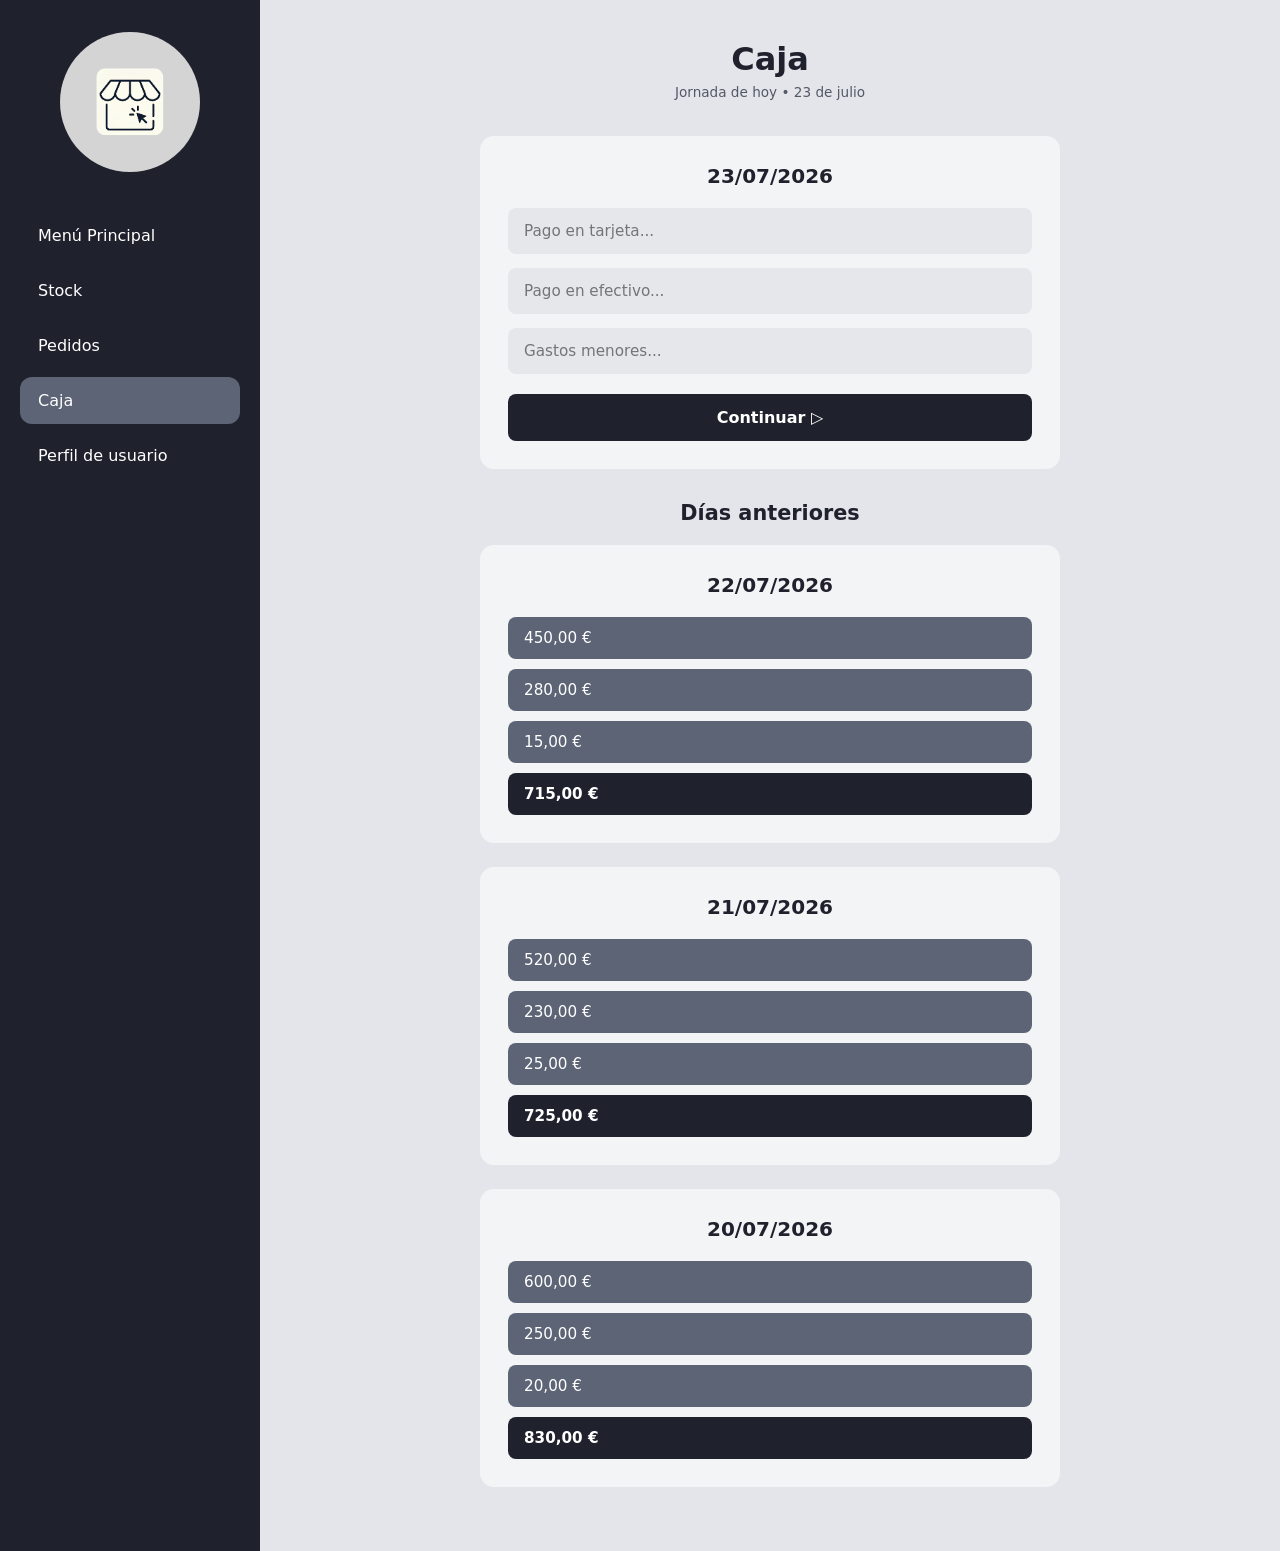
==== src/html/caja.html @ 3c682c1b "feat(html): añado los fichero html" ====
<!DOCTYPE html>
<html lang="es">

<head>
    <meta charset="UTF-8">
    <meta name="viewport" content="width=device-width, initial-scale=1.0">
    <title>Caja - Gestión</title>
    <link rel="stylesheet" href="../css/styles.css">
</head>

<body>

    <aside class="sidebar">
        <img src="../../assets/logo.svg" alt="Logo" class="sidebar-logo">
        <nav class="nav-menu">
            <a href="index.html" class="nav-link">Menú Principal</a>
            <a href="stock.html" class="nav-link">Stock</a>
            <a href="pedidos.html" class="nav-link">Pedidos</a>
            <a href="caja.html" class="nav-link active">Caja</a>
            <a href="perfil.html" class="nav-link">Perfil de usuario</a>
        </nav>
    </aside>

    <main class="main-content">
        <header class="page-header">
            <h1>Caja</h1>
            <p class="date-info" id="fecha-jornada">Jornada de hoy • 23 de julio</p>
        </header>

        <section class="form-card">
            <h2 id="fecha-caja-hoy">23/07/2026</h2>
            <form id="form-caja">
                <input type="number" step="0.01" id="input-tarjeta" class="input-field" placeholder="Pago en tarjeta..."
                    required>
                <input type="number" step="0.01" id="input-efectivo" class="input-field"
                    placeholder="Pago en efectivo..." required>
                <input type="number" step="0.01" id="input-gastos" class="input-field" placeholder="Gastos menores..."
                    required>
                <button type="submit" class="btn-primary">Continuar ▷</button>
            </form>
        </section>

        <h3 class="section-divider-title">Días anteriores</h3>

        <section id="historial-caja">
            <article class="form-card">
                <h2>22/07/2026</h2>
                <ul class="history-list">
                    <li class="history-row">450,00 €</li>
                    <li class="history-row">280,00 €</li>
                    <li class="history-row">15,00 €</li>
                    <li class="history-row total">715,00 €</li>
                </ul>
            </article>

            <article class="form-card">
                <h2>21/07/2026</h2>
                <ul class="history-list">
                    <li class="history-row">520,00 €</li>
                    <li class="history-row">230,00 €</li>
                    <li class="history-row">25,00 €</li>
                    <li class="history-row total">725,00 €</li>
                </ul>
            </article>

            <article class="form-card">
                <h2>20/07/2026</h2>
                <ul class="history-list">
                    <li class="history-row">600,00 €</li>
                    <li class="history-row">250,00 €</li>
                    <li class="history-row">20,00 €</li>
                    <li class="history-row total">830,00 €</li>
                </ul>
            </article>
        </section>
    </main>
</body>
</html>
---- src/css/styles.css ----
/* Reset básico y tipografía */
* {
    box-sizing: border-box;
    margin: 0;
    padding: 0;
    font-family: system-ui, -apple-system, 'Segoe UI', Roboto, Helvetica, Arial, sans-serif;
}

:root {
    font-size: 16px;
    --bg-sidebar: #1f222d;
    --bg-sidebar-active: #5d6475;
    --bg-main: #e3e5ea;
    --bg-card: #f3f4f6;
    --bg-input: #e5e7eb;
    --text-dark: #1f222d;
    --text-muted: #525866;
    --text-light: #ffffff;
    --low-stock-bg: #fca5a5;
    --low-stock-text: #dc2626;
    --status-ok: #22c55e;
    --status-pending: #eab308;
}

body {
    display: flex;
    min-height: 100vh;
    background-color: var(--bg-main);
    color: var(--text-dark);
}

/* --- BARRA LATERAL --- */
.sidebar {
    width: 16.25rem;
    background-color: var(--bg-sidebar);
    color: var(--text-light);
    padding: 2rem 1.25rem;
    display: flex;
    flex-direction: column;
    align-items: center;
    flex-shrink: 0;
}

.sidebar-logo {
    width: 8.75rem;
    height: 8.75rem;
    background-color: #d4d4d4;
    border-radius: 50%;
    margin-bottom: 2.5rem;
    padding: 1.25rem;
    object-fit: contain;
}

.nav-menu {
    width: 100%;
    display: flex;
    flex-direction: column;
    gap: 0.5rem;
}

.nav-link {
    display: flex;
    align-items: center;
    gap: 0.75rem;
    padding: 0.875rem 1.125rem;
    color: var(--text-light);
    text-decoration: none;
    border-radius: 0.75rem;
    font-weight: 500;
    transition: background-color 0.2s;
}

.nav-link:hover {
    background-color: rgba(255, 255, 255, 0.08);
}

.nav-link.active {
    background-color: var(--bg-sidebar-active);
}

/* --- CONTENIDO PRINCIPAL --- */
.main-content {
    flex: 1;
    padding: 2.5rem 3.75rem;
    max-width: 62.5rem;
    margin: 0 auto;
}

.page-header {
    text-align: center;
    margin-bottom: 2.25rem;
}

.subtitle-top {
    font-size: 0.9rem;
    color: var(--text-muted);
    margin-bottom: 0.25rem;
}

.page-header h1 {
    font-size: 2rem;
    font-weight: 700;
    margin-bottom: 0.375rem;
}

.date-info {
    font-size: 0.85rem;
    color: var(--text-muted);
}

/* --- TARJETAS Y SECCIONES --- */
.section-card {
    background-color: var(--bg-card);
    border-radius: 0.875rem;
    padding: 1.5rem;
    margin-bottom: 1.5rem;
}

.section-header {
    display: flex;
    justify-content: space-between;
    align-items: center;
    margin-bottom: 1.125rem;
}

.section-header h2 {
    font-size: 1.35rem;
}

.section-header span {
    font-size: 0.9rem;
    font-weight: 400;
    color: var(--text-muted);
}

.link-action {
    color: var(--text-dark);
    font-size: 0.9rem;
    text-decoration: underline;
    cursor: pointer;
}

/* --- MENÚ PRINCIPAL (KPIs y Pedidos hoy) --- */
.income-summary {
    margin-bottom: 1.5rem;
    line-height: 1.6;
}

.income-amount {
    font-size: 1.15rem;
    font-weight: 700;
}

.kpi-grid {
    display: grid;
    grid-template-columns: repeat(4, 1fr);
    gap: 1rem;
    margin-bottom: 2rem;
}

.kpi-card {
    background-color: var(--bg-card);
    padding: 1.125rem;
    border-radius: 0.75rem;
    display: flex;
    flex-direction: column;
    justify-content: space-between;
    min-height: 6.25rem;
}

.kpi-card h3 {
    font-weight: 700;
    font-size: 0.95rem;
    margin-bottom: 0.75rem;
}

.orders-today-grid {
    display: grid;
    grid-template-columns: repeat(2, 1fr);
    gap: 1rem;
    margin: 0.875rem 0;
}

.order-card {
    background-color: var(--bg-card);
    padding: 1.125rem 1.25rem;
    border-radius: 0.75rem;
    display: grid;
    grid-template-columns: 1fr auto;
    align-items: center;
}

.order-card h3 {
    font-size: 1rem;
    margin-bottom: 0.5rem;
    grid-column: 1;
}

.order-card time {
    font-size: 0.9rem;
    color: var(--text-muted);
    grid-column: 1;
}

.status-delivered,
.status-pending {
    grid-column: 2;
    grid-row: 1 / 3;
    font-weight: 500;
}

.status-delivered {
    color: var(--status-ok);
}

.status-pending {
    color: var(--status-pending);
}

.quick-access-section {
    margin-top: 1.75rem;
}

.alert-card {
    background-color: var(--bg-card);
    padding: 1.125rem 1.25rem;
    border-radius: 0.75rem;
    max-width: 17.5rem;
    margin-top: 0.75rem;
}

.alert-card h3 {
    color: var(--low-stock-text);
    font-size: 1rem;
    margin-bottom: 0.875rem;
}

/* --- LISTAS DE PRODUCTOS (Stock y Pedidos) --- */
.product-list {
    list-style: none;
    display: grid;
    grid-template-columns: repeat(2, 1fr);
    gap: 0.875rem;
}

.product-item {
    background-color: var(--bg-sidebar);
    color: var(--text-light);
    padding: 0.625rem 0.75rem 0.625rem 1.125rem;
    border-radius: 0.5rem;
    display: flex;
    justify-content: space-between;
    align-items: center;
    font-weight: 600;
}

.product-badge {
    background-color: var(--text-light);
    color: var(--text-dark);
    width: 1.875rem;
    height: 1.875rem;
    border-radius: 0.375rem;
    display: flex;
    align-items: center;
    justify-content: center;
    font-weight: 700;
    font-size: 0.95rem;
}

/* Productos en bajo stock */
.product-item.low-stock {
    background-color: var(--low-stock-bg);
    color: var(--low-stock-text);
}

.product-item.low-stock .product-badge {
    color: var(--text-dark);
}

/* --- FORMULARIOS E HISTORIAL (Caja y Perfil) --- */
.form-card {
    background-color: var(--bg-card);
    border-radius: 0.875rem;
    padding: 1.75rem;
    max-width: 36.25rem;
    margin: 0 auto 1.5rem auto;
}

.form-card h2 {
    text-align: center;
    margin-bottom: 1.25rem;
    font-size: 1.25rem;
}

.input-field {
    width: 100%;
    padding: 0.875rem 1rem;
    background-color: var(--bg-input);
    border: none;
    border-radius: 0.5rem;
    margin-bottom: 0.875rem;
    font-size: 0.95rem;
    color: var(--text-dark);
}

.btn-primary {
    width: 100%;
    padding: 0.875rem;
    background-color: var(--bg-sidebar);
    color: var(--text-light);
    border: none;
    border-radius: 0.5rem;
    font-size: 1rem;
    font-weight: 600;
    cursor: pointer;
    margin-top: 0.375rem;
}

.btn-primary:hover {
    opacity: 0.92;
}

.history-list {
    list-style: none;
}

.history-row {
    background-color: var(--bg-sidebar-active);
    color: var(--text-light);
    padding: 0.75rem 1rem;
    border-radius: 0.5rem;
    margin-bottom: 0.625rem;
    font-size: 0.95rem;
}

.history-row.total {
    background-color: var(--bg-sidebar);
    font-weight: 700;
    margin-bottom: 0;
}

.section-divider-title {
    text-align: center;
    margin: 2rem 0 1.25rem 0;
    font-size: 1.3rem;
}
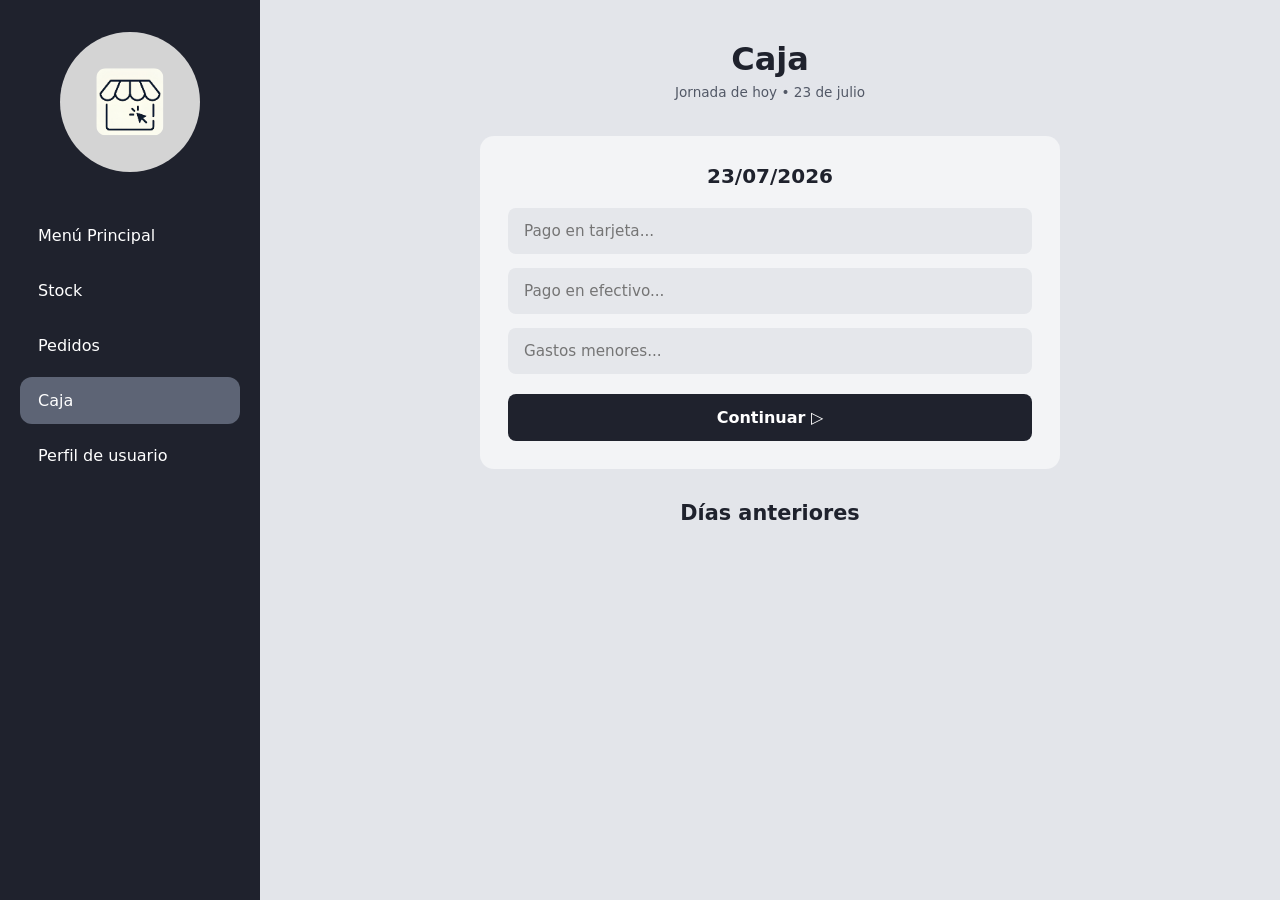
==== commit 72720d0a: "fix(caja): elimino elementos html para añadirlos mediante js" ====
--- a/src/html/caja.html
+++ b/src/html/caja.html
@@ -30,49 +30,18 @@
         <section class="form-card">
             <h2 id="fecha-caja-hoy">23/07/2026</h2>
             <form id="form-caja">
-                <input type="number" step="0.01" id="input-tarjeta" class="input-field" placeholder="Pago en tarjeta..."
+                <input type="number id="input-tarjeta" class="input-field" placeholder="Pago en tarjeta..."
                     required>
-                <input type="number" step="0.01" id="input-efectivo" class="input-field"
+                <input type="number" id="input-efectivo" class="input-field"
                     placeholder="Pago en efectivo..." required>
-                <input type="number" step="0.01" id="input-gastos" class="input-field" placeholder="Gastos menores..."
+                <input type="number" id="input-gastos" class="input-field" placeholder="Gastos menores..."
                     required>
                 <button type="submit" class="btn-primary">Continuar ▷</button>
             </form>
         </section>
-
         <h3 class="section-divider-title">Días anteriores</h3>
-
-        <section id="historial-caja">
-            <article class="form-card">
-                <h2>22/07/2026</h2>
-                <ul class="history-list">
-                    <li class="history-row">450,00 €</li>
-                    <li class="history-row">280,00 €</li>
-                    <li class="history-row">15,00 €</li>
-                    <li class="history-row total">715,00 €</li>
-                </ul>
-            </article>
-
-            <article class="form-card">
-                <h2>21/07/2026</h2>
-                <ul class="history-list">
-                    <li class="history-row">520,00 €</li>
-                    <li class="history-row">230,00 €</li>
-                    <li class="history-row">25,00 €</li>
-                    <li class="history-row total">725,00 €</li>
-                </ul>
-            </article>
-
-            <article class="form-card">
-                <h2>20/07/2026</h2>
-                <ul class="history-list">
-                    <li class="history-row">600,00 €</li>
-                    <li class="history-row">250,00 €</li>
-                    <li class="history-row">20,00 €</li>
-                    <li class="history-row total">830,00 €</li>
-                </ul>
-            </article>
-        </section>
+        <section id="historial-caja"></section>
     </main>
+    <script type="module" src="../js/main.js"></script>
 </body>
 </html>
--- a/src/css/styles.css
+++ b/src/css/styles.css
@@ -182,6 +182,7 @@
 }
 
 .order-card {
+    cursor: pointer;
     background-color: var(--bg-card);
     padding: 1.125rem 1.25rem;
     border-radius: 0.75rem;
@@ -343,4 +344,47 @@
     text-align: center;
     margin: 2rem 0 1.25rem 0;
     font-size: 1.3rem;
+}
+
+.popup-overlay {
+    position: fixed;
+    inset: 0;
+    background-color: rgba(31, 34, 45, 0.65);
+    display: none;
+    align-items: center;
+    justify-content: center;
+    padding: 1.5rem;
+    z-index: 100;
+}
+
+.popup-overlay.activo {
+    display: flex;
+}
+
+.popup-card {
+    background-color: var(--bg-card);
+    border-radius: 0.875rem;
+    padding: 1.75rem;
+    width: 100%;
+    max-width: 32rem;
+    box-shadow: 0 1rem 2.5rem rgba(0, 0, 0, 0.25);
+}
+
+.popup-fecha-hora {
+    font-size: 0.95rem;
+    color: var(--text-muted);
+    margin-bottom: 1.25rem;
+}
+
+.popup-card h3 {
+    font-size: 1rem;
+    margin-bottom: 0.75rem;
+}
+
+.popup-producto {
+    list-style: none;
+    display: grid;
+    grid-template-columns: 1fr;
+    gap: 0.75rem;
+    margin-bottom: 1.5rem;
 }
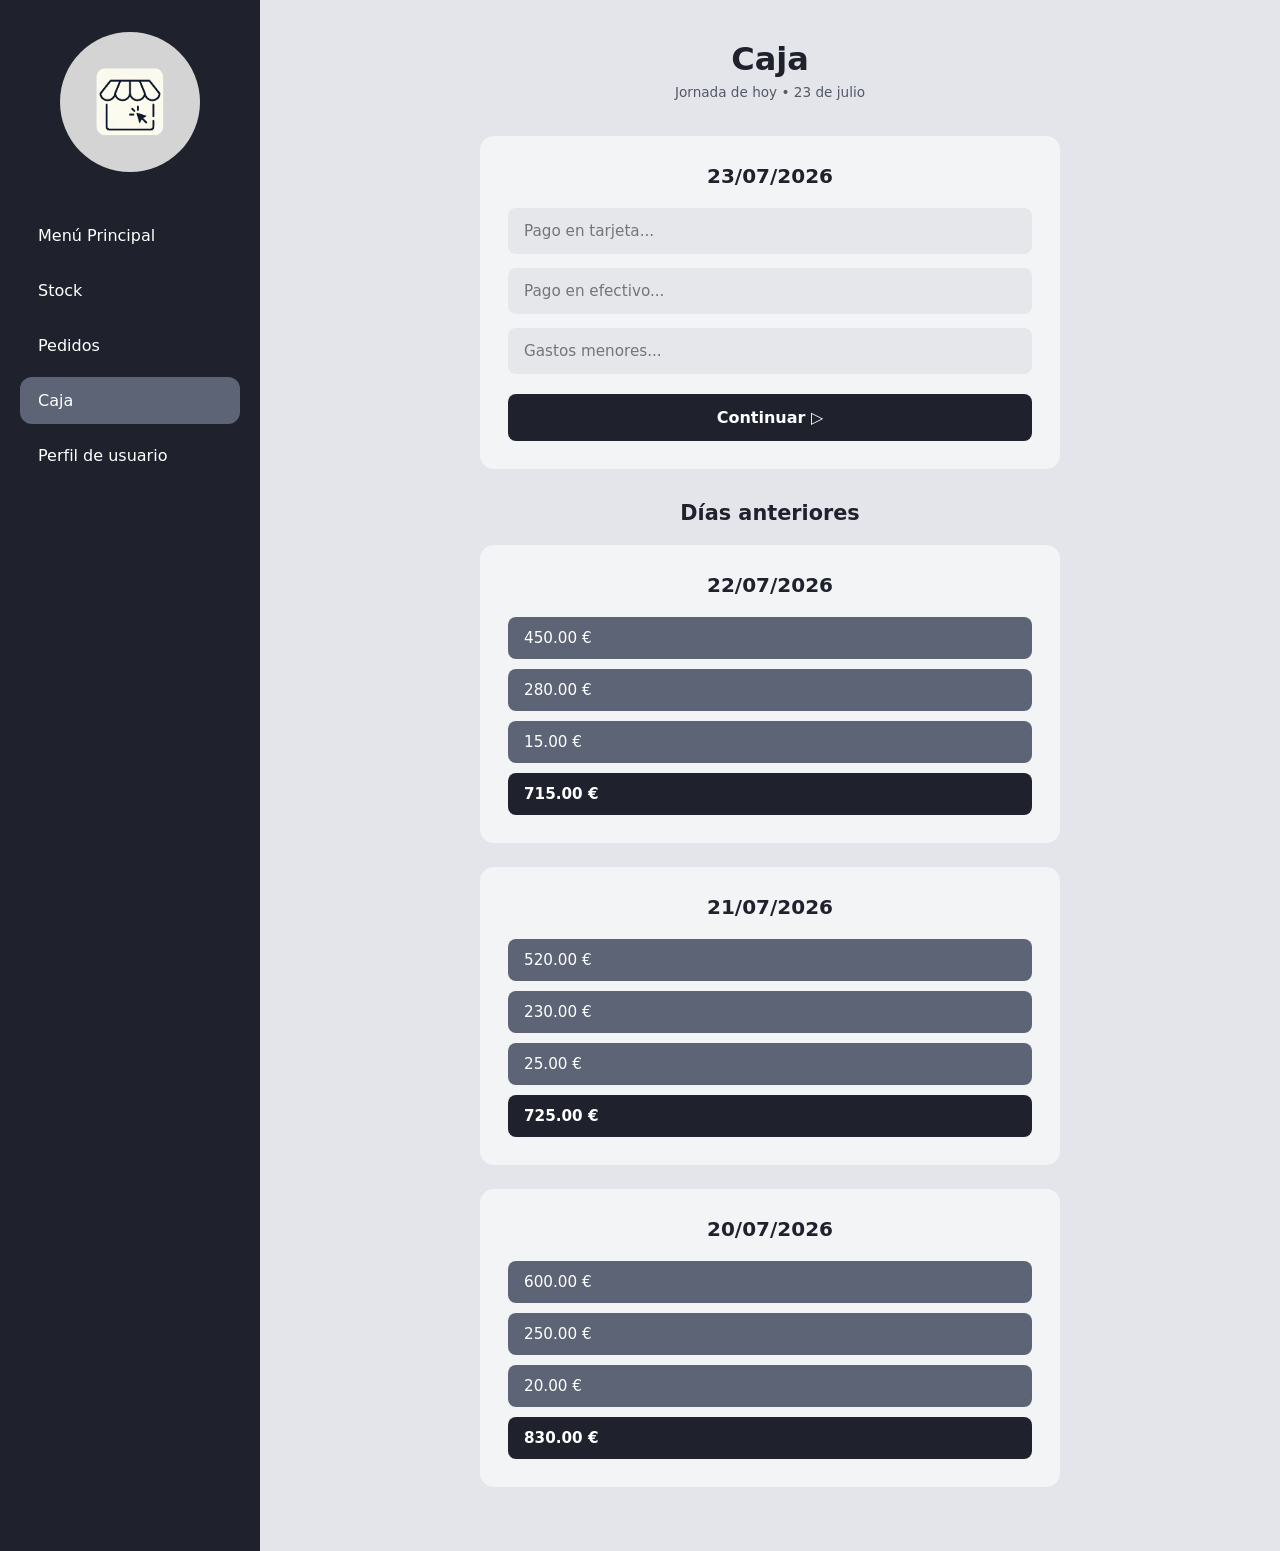
==== commit f5aa2077: "fix(refactorización): he refactorizado para que el html sea el mismo que en diseño (y asi evitar pro" ====
--- a/src/html/caja.html
+++ b/src/html/caja.html
@@ -5,42 +5,42 @@
     <meta charset="UTF-8">
     <meta name="viewport" content="width=device-width, initial-scale=1.0">
     <title>Caja - Gestión</title>
-    <link rel="stylesheet" href="../css/styles.css">
+    <link rel="stylesheet" href="../css/main.css">
 </head>
 
 <body>
 
-    <aside class="sidebar">
-        <img src="../../assets/logo.svg" alt="Logo" class="sidebar-logo">
-        <nav class="nav-menu">
-            <a href="index.html" class="nav-link">Menú Principal</a>
-            <a href="stock.html" class="nav-link">Stock</a>
-            <a href="pedidos.html" class="nav-link">Pedidos</a>
-            <a href="caja.html" class="nav-link active">Caja</a>
-            <a href="perfil.html" class="nav-link">Perfil de usuario</a>
+    <aside class="header-principal">
+        <img src="../../../assets/logo.svg" alt="Logo" class="header-logo">
+        <nav class="menu-nav">
+            <a href="index.html" class="menu-link">Menú Principal</a>
+            <a href="stock.html" class="menu-link">Stock</a>
+            <a href="pedidos.html" class="menu-link">Pedidos</a>
+            <a href="caja.html" class="menu-link activo">Caja</a>
+            <a href="perfil.html" class="menu-link">Perfil de usuario</a>
         </nav>
     </aside>
 
-    <main class="main-content">
-        <header class="page-header">
-            <h1>Caja</h1>
-            <p class="date-info" id="fecha-jornada">Jornada de hoy • 23 de julio</p>
+    <main class="contenedor-principal">
+        <header class="cabecera-pagina">
+            <h1 class="cabecera-titulo">Caja</h1>
+            <p class="cabecera-fecha" id="fecha-jornada">Jornada de hoy • 23 de julio</p>
         </header>
 
         <section class="form-card">
             <h2 id="fecha-caja-hoy">23/07/2026</h2>
             <form id="form-caja">
-                <input type="number id="input-tarjeta" class="input-field" placeholder="Pago en tarjeta..."
+                <input type="number id="input-tarjeta" class="campo-input" placeholder="Pago en tarjeta..."
                     required>
-                <input type="number" id="input-efectivo" class="input-field"
+                <input type="number" id="input-efectivo" class="campo-input"
                     placeholder="Pago en efectivo..." required>
-                <input type="number" id="input-gastos" class="input-field" placeholder="Gastos menores..."
+                <input type="number" id="input-gastos" class="campo-input" placeholder="Gastos menores..."
                     required>
-                <button type="submit" class="btn-primary">Continuar ▷</button>
+                <button type="submit" class="boton-principal">Continuar ▷</button>
             </form>
         </section>
         <h3 class="section-divider-title">Días anteriores</h3>
-        <section id="historial-caja"></section>
+        <section id="caja-historial"></section>
     </main>
     <script type="module" src="../js/main.js"></script>
 </body>
--- a/src/css/main.css
+++ b/src/css/main.css
@@ -0,0 +1,390 @@
+/* Reset básico y tipografía */
+* {
+    box-sizing: border-box;
+    margin: 0;
+    padding: 0;
+    font-family: system-ui, -apple-system, 'Segoe UI', Roboto, Helvetica, Arial, sans-serif;
+}
+
+:root {
+    font-size: 16px;
+    --bg-sidebar: #1f222d;
+    --bg-sidebar-active: #5d6475;
+    --bg-main: #e3e5ea;
+    --bg-card: #f3f4f6;
+    --bg-input: #e5e7eb;
+    --text-dark: #1f222d;
+    --text-muted: #525866;
+    --text-light: #ffffff;
+    --low-stock-bg: #fca5a5;
+    --low-stock-text: #dc2626;
+    --status-ok: #22c55e;
+    --status-pending: #eab308;
+}
+
+body {
+    display: flex;
+    min-height: 100vh;
+    background-color: var(--bg-main);
+    color: var(--text-dark);
+}
+
+/* --- BARRA LATERAL --- */
+.header-principal {
+    width: 16.25rem;
+    background-color: var(--bg-sidebar);
+    color: var(--text-light);
+    padding: 2rem 1.25rem;
+    display: flex;
+    flex-direction: column;
+    align-items: center;
+    flex-shrink: 0;
+}
+
+.header-logo {
+    width: 8.75rem;
+    height: 8.75rem;
+    background-color: #d4d4d4;
+    border-radius: 50%;
+    margin-bottom: 2.5rem;
+    padding: 1.25rem;
+    object-fit: contain;
+}
+
+.menu-nav {
+    width: 100%;
+    display: flex;
+    flex-direction: column;
+    gap: 0.5rem;
+}
+
+.menu-link {
+    display: flex;
+    align-items: center;
+    gap: 0.75rem;
+    padding: 0.875rem 1.125rem;
+    color: var(--text-light);
+    text-decoration: none;
+    border-radius: 0.75rem;
+    font-weight: 500;
+    transition: background-color 0.2s;
+}
+
+.menu-link:hover {
+    background-color: rgba(255, 255, 255, 0.08);
+}
+
+.menu-link.activo {
+    background-color: var(--bg-sidebar-active);
+}
+
+/* --- CONTENIDO PRINCIPAL --- */
+.contenedor-principal {
+    flex: 1;
+    padding: 2.5rem 3.75rem;
+    max-width: 62.5rem;
+    margin: 0 auto;
+}
+
+.cabecera-pagina {
+    text-align: center;
+    margin-bottom: 2.25rem;
+}
+
+.cabecera-subtitulo {
+    font-size: 0.9rem;
+    color: var(--text-muted);
+    margin-bottom: 0.25rem;
+}
+
+.cabecera-titulo {
+    font-size: 2rem;
+    font-weight: 700;
+    margin-bottom: 0.375rem;
+}
+
+.cabecera-fecha {
+    font-size: 0.85rem;
+    color: var(--text-muted);
+}
+
+/* --- TARJETAS Y SECCIONES --- */
+.tarjeta {
+    background-color: var(--bg-card);
+    border-radius: 0.875rem;
+    padding: 1.5rem;
+    margin-bottom: 1.5rem;
+}
+
+.tarjeta-header {
+    display: flex;
+    justify-content: space-between;
+    align-items: center;
+    margin-bottom: 1.125rem;
+}
+
+.tarjeta-titulo {
+    font-size: 1.35rem;
+}
+
+.tarjeta-header span {
+    font-size: 0.9rem;
+    font-weight: 400;
+    color: var(--text-muted);
+}
+
+.enlace-ver-mas {
+    color: var(--text-dark);
+    font-size: 0.9rem;
+    text-decoration: underline;
+    cursor: pointer;
+}
+
+/* --- MENÚ PRINCIPAL (KPIs y Pedidos hoy) --- */
+.income-summary {
+    margin-bottom: 1.5rem;
+    line-height: 1.6;
+}
+
+.ingresos-total {
+    font-size: 1.15rem;
+    font-weight: 700;
+}
+
+.lista-datos {
+    display: grid;
+    grid-template-columns: repeat(4, 1fr);
+    gap: 1rem;
+    margin-bottom: 2rem;
+}
+
+.dato-item {
+    background-color: var(--bg-card);
+    padding: 1.125rem;
+    border-radius: 0.75rem;
+    display: flex;
+    flex-direction: column;
+    justify-content: space-between;
+    min-height: 6.25rem;
+}
+
+.dato-nombre {
+    font-weight: 700;
+    font-size: 0.95rem;
+    margin-bottom: 0.75rem;
+}
+
+.lista-pedidos {
+    display: grid;
+    grid-template-columns: repeat(2, 1fr);
+    gap: 1rem;
+    margin: 0.875rem 0;
+}
+
+.order-card {
+    cursor: pointer;
+    background-color: var(--bg-card);
+    padding: 1.125rem 1.25rem;
+    border-radius: 0.75rem;
+    display: grid;
+    grid-template-columns: 1fr auto;
+    align-items: center;
+}
+
+.order-card h3 {
+    font-size: 1rem;
+    margin-bottom: 0.5rem;
+    grid-column: 1;
+}
+
+.order-card time {
+    font-size: 0.9rem;
+    color: var(--text-muted);
+    grid-column: 1;
+}
+
+.status-delivered,
+.status-pending {
+    grid-column: 2;
+    grid-row: 1 / 3;
+    font-weight: 500;
+}
+
+.status-delivered {
+    color: var(--status-ok);
+}
+
+.status-pending {
+    color: var(--status-pending);
+}
+
+#accesos-rapidos {
+    margin-top: 1.75rem;
+}
+
+.alert-card {
+    background-color: var(--bg-card);
+    padding: 1.125rem 1.25rem;
+    border-radius: 0.75rem;
+    max-width: 17.5rem;
+    margin-top: 0.75rem;
+}
+
+.alert-card h3 {
+    color: var(--low-stock-text);
+    font-size: 1rem;
+    margin-bottom: 0.875rem;
+}
+
+/* --- LISTAS DE PRODUCTOS (Stock y Pedidos) --- */
+.lista-productos {
+    list-style: none;
+    display: grid;
+    grid-template-columns: repeat(2, 1fr);
+    gap: 0.875rem;
+}
+
+.product-item {
+    background-color: var(--bg-sidebar);
+    color: var(--text-light);
+    padding: 0.625rem 0.75rem 0.625rem 1.125rem;
+    border-radius: 0.5rem;
+    display: flex;
+    justify-content: space-between;
+    align-items: center;
+    font-weight: 600;
+}
+
+.product-badge {
+    background-color: var(--text-light);
+    color: var(--text-dark);
+    width: 1.875rem;
+    height: 1.875rem;
+    border-radius: 0.375rem;
+    display: flex;
+    align-items: center;
+    justify-content: center;
+    font-weight: 700;
+    font-size: 0.95rem;
+}
+
+/* Productos en bajo stock */
+.product-item.low-stock {
+    background-color: var(--low-stock-bg);
+    color: var(--low-stock-text);
+}
+
+.product-item.low-stock .product-badge {
+    color: var(--text-dark);
+}
+
+/* --- FORMULARIOS E HISTORIAL (Caja y Perfil) --- */
+.form-card {
+    background-color: var(--bg-card);
+    border-radius: 0.875rem;
+    padding: 1.75rem;
+    max-width: 36.25rem;
+    margin: 0 auto 1.5rem auto;
+}
+
+.form-card h2 {
+    text-align: center;
+    margin-bottom: 1.25rem;
+    font-size: 1.25rem;
+}
+
+.campo-input {
+    width: 100%;
+    padding: 0.875rem 1rem;
+    background-color: var(--bg-input);
+    border: none;
+    border-radius: 0.5rem;
+    margin-bottom: 0.875rem;
+    font-size: 0.95rem;
+    color: var(--text-dark);
+}
+
+.boton-principal {
+    width: 100%;
+    padding: 0.875rem;
+    background-color: var(--bg-sidebar);
+    color: var(--text-light);
+    border: none;
+    border-radius: 0.5rem;
+    font-size: 1rem;
+    font-weight: 600;
+    cursor: pointer;
+    margin-top: 0.375rem;
+}
+
+.boton-principal:hover {
+    opacity: 0.92;
+}
+
+.history-list {
+    list-style: none;
+}
+
+.history-row {
+    background-color: var(--bg-sidebar-active);
+    color: var(--text-light);
+    padding: 0.75rem 1rem;
+    border-radius: 0.5rem;
+    margin-bottom: 0.625rem;
+    font-size: 0.95rem;
+}
+
+.history-row.total {
+    background-color: var(--bg-sidebar);
+    font-weight: 700;
+    margin-bottom: 0;
+}
+
+.section-divider-title {
+    text-align: center;
+    margin: 2rem 0 1.25rem 0;
+    font-size: 1.3rem;
+}
+
+.popup-overlay {
+    position: fixed;
+    inset: 0;
+    background-color: rgba(31, 34, 45, 0.65);
+    display: none;
+    align-items: center;
+    justify-content: center;
+    padding: 1.5rem;
+    z-index: 100;
+}
+
+.popup-overlay.activo {
+    display: flex;
+}
+
+.popup-card {
+    background-color: var(--bg-card);
+    border-radius: 0.875rem;
+    padding: 1.75rem;
+    width: 100%;
+    max-width: 32rem;
+    box-shadow: 0 1rem 2.5rem rgba(0, 0, 0, 0.25);
+}
+
+.popup-fecha-hora {
+    font-size: 0.95rem;
+    color: var(--text-muted);
+    margin-bottom: 1.25rem;
+}
+
+.popup-card h3 {
+    font-size: 1rem;
+    margin-bottom: 0.75rem;
+}
+
+.popup-producto {
+    list-style: none;
+    display: grid;
+    grid-template-columns: 1fr;
+    gap: 0.75rem;
+    margin-bottom: 1.5rem;
+}
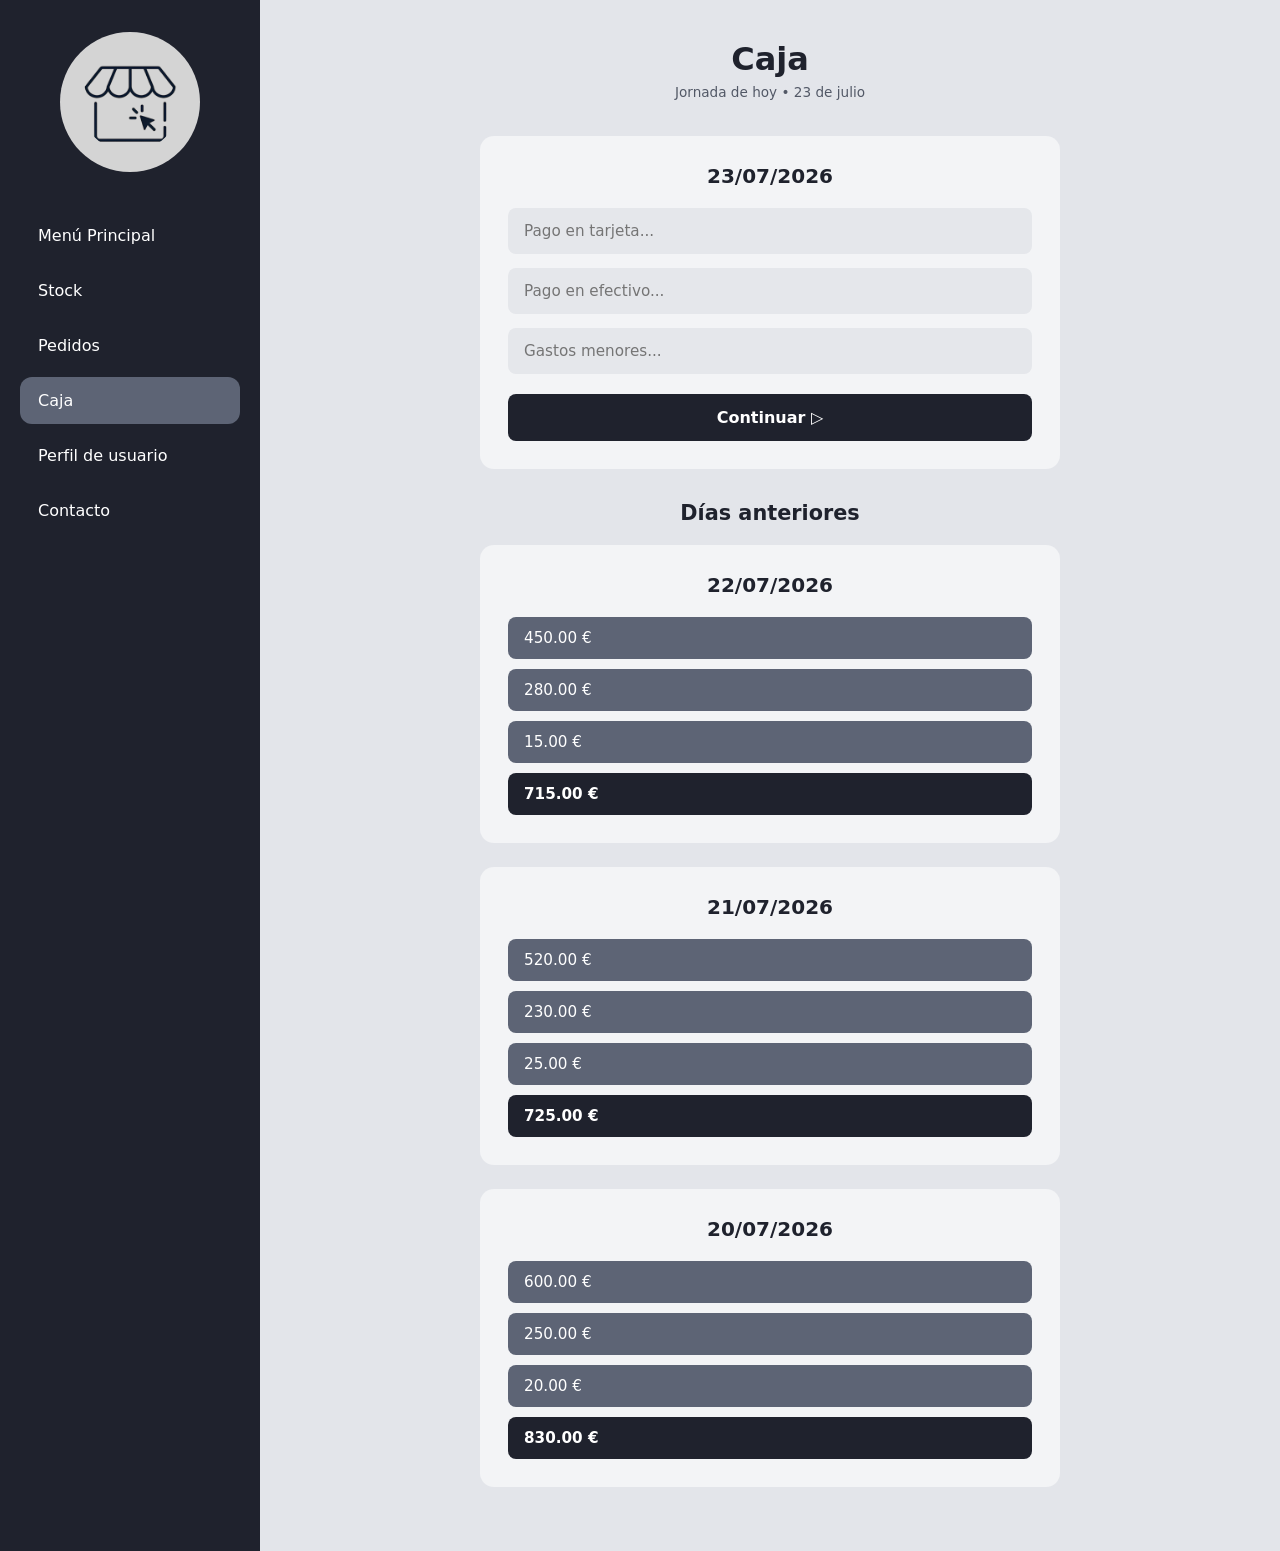
==== commit f4baa9c0: "feat(contacto): crear página de contacto, enlace en menú y estilos" ====
--- a/src/html/caja.html
+++ b/src/html/caja.html
@@ -18,6 +18,7 @@
             <a href="pedidos.html" class="menu-link">Pedidos</a>
             <a href="caja.html" class="menu-link activo">Caja</a>
             <a href="perfil.html" class="menu-link">Perfil de usuario</a>
+            <a href="contacto.html" class="menu-link">Contacto</a>
         </nav>
     </aside>
 
--- a/src/css/main.css
+++ b/src/css/main.css
@@ -278,7 +278,7 @@
     color: var(--text-dark);
 }
 
-/* --- FORMULARIOS E HISTORIAL (Caja y Perfil) --- */
+/* --- FORMULARIOS E HISTORIAL (Caja, Perfil y Contacto) --- */
 .form-card {
     background-color: var(--bg-card);
     border-radius: 0.875rem;
@@ -302,6 +302,78 @@
     margin-bottom: 0.875rem;
     font-size: 0.95rem;
     color: var(--text-dark);
+}
+
+#form-perfil .campo-grupo,
+#form-contacto .campo-grupo {
+    display: block;
+    margin-bottom: 0.875rem;
+}
+
+#form-perfil .campo-grupo .campo-input,
+#form-contacto .campo-grupo .campo-input {
+    margin-bottom: 0;
+}
+
+textarea.campo-input {
+    resize: vertical;
+}
+
+.campo-contador {
+    display: block;
+    margin-top: 0.375rem;
+    font-size: 0.8rem;
+    color: var(--text-muted);
+    text-align: right;
+}
+
+.campo-error {
+    white-space: pre-line;
+    line-height: 1.4;
+}
+
+#form-perfil .campo-error,
+#form-contacto .campo-error {
+    display: block;
+    margin-top: 0.375rem;
+    font-size: 0.85rem;
+    line-height: 1.3;
+    color: #dc2626;
+}
+
+#form-perfil .campo-error:empty,
+#form-contacto .campo-error:empty {
+    display: none;
+}
+
+#form-perfil .campo-checkbox,
+#form-contacto .campo-checkbox {
+    display: flex;
+    flex-wrap: wrap;
+    align-items: center;
+    column-gap: 0.625rem;
+    row-gap: 0;
+    margin: 0.25rem 0 0.75rem;
+    font-size: 0.95rem;
+    line-height: 1.4;
+    color: var(--text-dark);
+    cursor: pointer;
+}
+
+#form-perfil .campo-checkbox .campo-error,
+#form-contacto .campo-checkbox .campo-error {
+    flex-basis: 100%;
+    margin-top: 0.375rem;
+}
+
+#form-perfil .campo-checkbox input[type="checkbox"],
+#form-contacto .campo-checkbox input[type="checkbox"] {
+    width: 1.125rem;
+    height: 1.125rem;
+    margin: 0;
+    accent-color: var(--bg-sidebar);
+    cursor: pointer;
+    flex-shrink: 0;
 }
 
 .boton-principal {
@@ -387,4 +459,55 @@
     grid-template-columns: 1fr;
     gap: 0.75rem;
     margin-bottom: 1.5rem;
+}
+
+.btn-editar,
+.btn-borrar {
+    padding: 0.4rem 0.75rem;
+    border: none;
+    border-radius: 0.375rem;
+    font-size: 0.85rem;
+    font-weight: 600;
+    cursor: pointer;
+    transition: opacity 0.2s;
+}
+
+.btn-editar {
+    background-color: var(--bg-sidebar);
+    color: var(--text-light);
+}
+
+.btn-borrar {
+    background-color: var(--low-stock-bg);
+    color: var(--low-stock-text);
+}
+
+.btn-editar:hover,
+.btn-borrar:hover {
+    opacity: 0.88;
+}
+
+#lista-usuarios .history-row,
+#lista-mensajes .history-row {
+    display: flex;
+    justify-content: space-between;
+    align-items: center;
+    gap: 1rem;
+}
+
+.usuario-acciones {
+    display: flex;
+    gap: 0.5rem;
+}
+
+#lista-usuarios .history-row:last-child,
+#lista-mensajes .history-row:last-child {
+    margin-bottom: 0;
+}
+
+#lista-usuarios p,
+#lista-mensajes p {
+    text-align: center;
+    color: var(--text-muted);
+    font-size: 0.95rem;
 }
